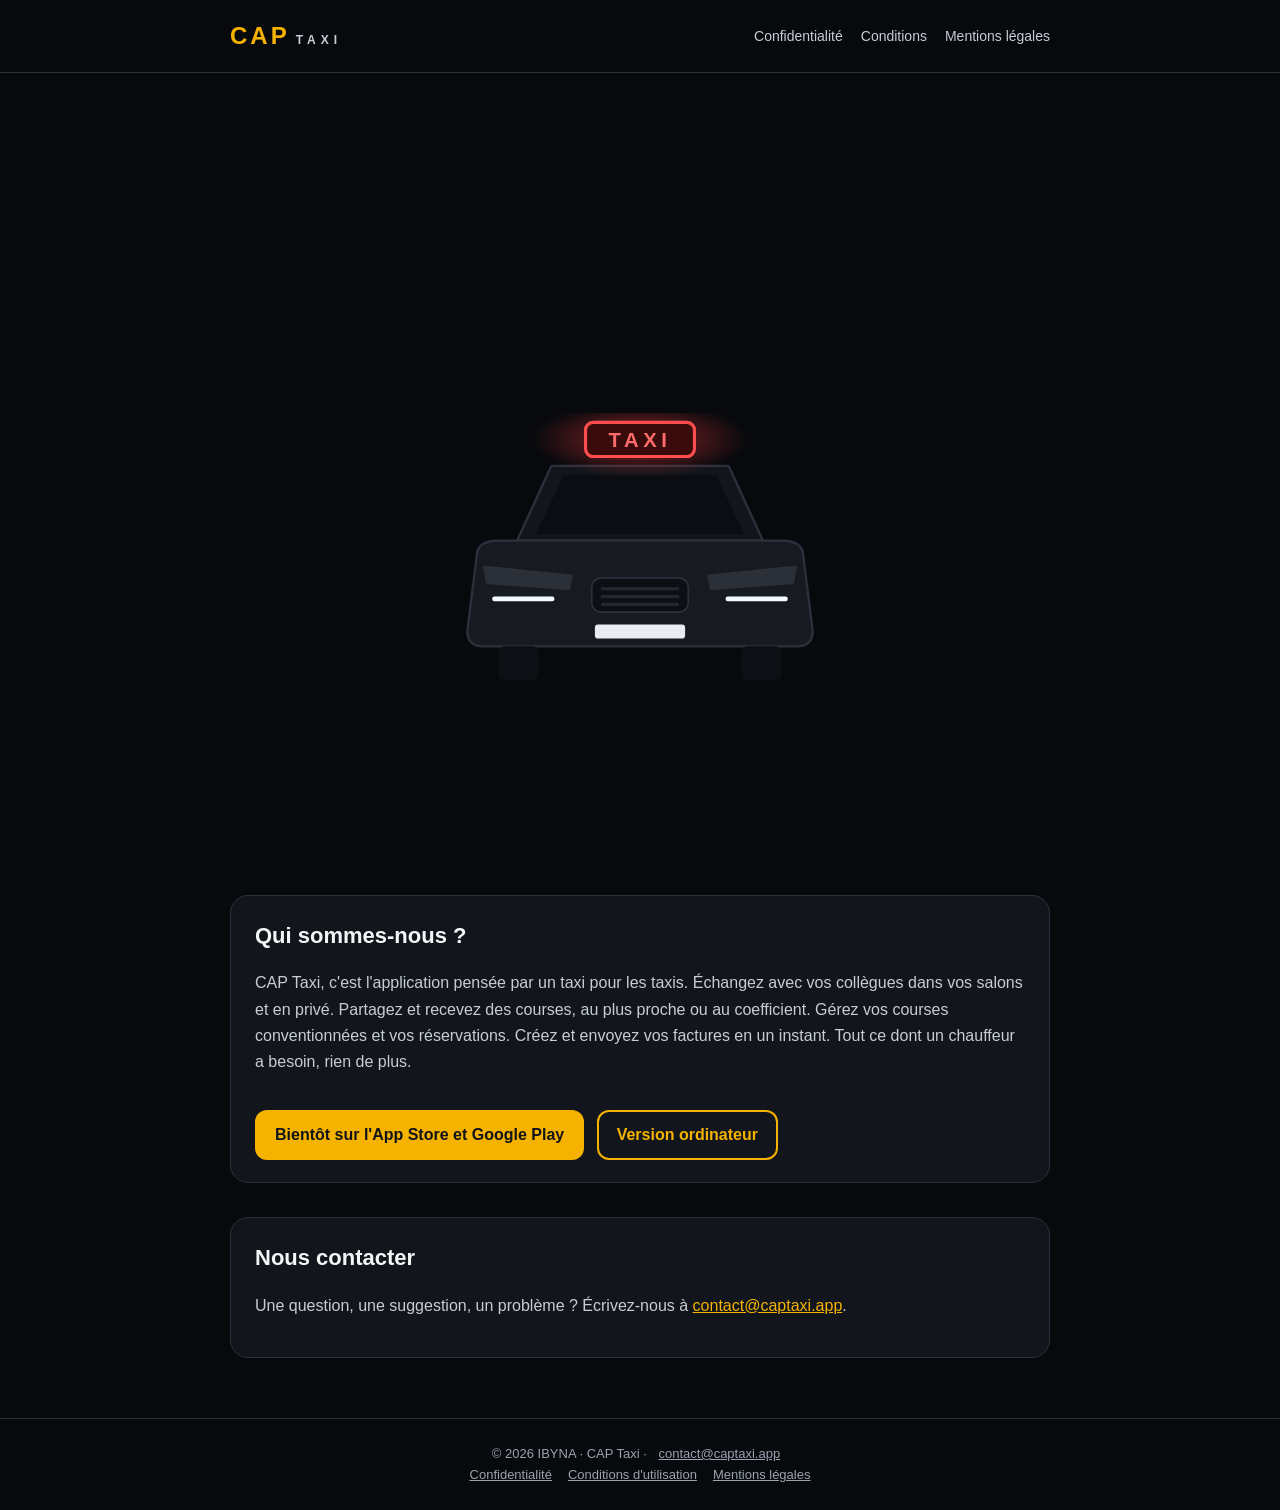
==== index.html @ f177bb6e "Site captaxi.app : présentation, pages légales, version ordinateur (/app) Co-Authored-By: Claude Opu" ====
<!DOCTYPE html>
<html lang="fr"><head><meta charset="utf-8"><meta name="viewport" content="width=device-width,initial-scale=1">
<title>CAP Taxi — Par un taxi pour les taxis</title><meta name="description" content="CAP Taxi, l'application pensée par un taxi pour les taxis : salons, courses, gestion et facturation.">
<link rel="stylesheet" href="/style.css"></head><body>
<header><div class="nav"><a class="logo" href="/">CAP<span>TAXI</span></a>
<nav><a href="/confidentialite.html">Confidentialité</a><a href="/conditions.html">Conditions</a><a href="/mentions-legales.html">Mentions légales</a></nav></div></header>
<main>
<section class="hero">
<div class="mots" id="mots" style="opacity:0;transition:opacity .7s">COURSES <i>·</i> SALONS<br>GESTION <i>·</i> FACTURATION</div>
<div id="logo" style="opacity:0;transition:opacity .7s"><div class="big">CAP</div><div class="sub">TAXI</div>
<div class="slogan">Par un taxi pour les taxis</div></div>
<svg class="voiture" viewBox="0 0 270 190" role="img" aria-label="Taxi qui allume son lumineux et ses phares">
<defs>
<radialGradient id="hr"><stop offset="0" stop-color="#FF3B3B" stop-opacity=".55"/><stop offset="1" stop-color="#FF3B3B" stop-opacity="0"/></radialGradient>
<radialGradient id="hv"><stop offset="0" stop-color="#28FF82" stop-opacity=".55"/><stop offset="1" stop-color="#28FF82" stop-opacity="0"/></radialGradient>
<radialGradient id="led"><stop offset="0" stop-color="#CFEAFF" stop-opacity=".75"/><stop offset="1" stop-color="#9FD3FF" stop-opacity="0"/></radialGradient>
<radialGradient id="sol"><stop offset="0" stop-color="#9FD3FF" stop-opacity=".3"/><stop offset="1" stop-color="#9FD3FF" stop-opacity="0"/></radialGradient>
</defs>
<rect x="100" y="6" width="70" height="22" rx="5" fill="#1a1d24" stroke="#2b313c" stroke-width="2"/><text x="135" y="22" text-anchor="middle" font-family="Arial" font-weight="900" font-size="13" letter-spacing="3" fill="#3a3f48">TAXI</text>
<path d="M78 34 L192 34 L214 82 L56 82 Z" fill="#12151b" stroke="#2b313c" stroke-width="1.5"/><path d="M86 40 L184 40 L202 78 L68 78 Z" fill="#0b0d12"/>
<path d="M30 92 Q30 82 44 82 L226 82 Q240 82 240 92 L246 140 Q246 150 236 150 L34 150 Q24 150 24 140 Z" fill="#171a21" stroke="#2b313c" stroke-width="1.5"/>
<polygon points="34,98 92,104 90,114 36,110" fill="#2a2f38"/><polygon points="236,98 178,104 180,114 234,110" fill="#2a2f38"/>
<rect x="40" y="118" width="40" height="3" rx="1.5" fill="#2a2f38"/><rect x="190" y="118" width="40" height="3" rx="1.5" fill="#2a2f38"/>
<rect x="104" y="106" width="62" height="22" rx="6" fill="#0d0f14" stroke="#2b313c"/><path d="M110 113 H160 M110 118 H160 M110 123 H160" stroke="#232831" stroke-width="2"/>
<rect x="44" y="150" width="26" height="22" rx="4" fill="#0d0f14"/><rect x="200" y="150" width="26" height="22" rx="4" fill="#0d0f14"/><rect x="106" y="136" width="58" height="9" rx="2" fill="#E9ECF1"/>
<g class="ly" id="rouge" opacity="0"><ellipse cx="135" cy="17" rx="70" ry="24" fill="url(#hr)"/><rect x="100" y="6" width="70" height="22" rx="5" fill="#3a0b0b" stroke="#FF4D4D" stroke-width="2"/><text x="135" y="22" text-anchor="middle" font-family="Arial" font-weight="900" font-size="13" letter-spacing="3" fill="#FF6B6B">TAXI</text></g>
<g class="ly" id="vert" opacity="0"><ellipse cx="135" cy="17" rx="70" ry="24" fill="url(#hv)"/><rect x="100" y="6" width="70" height="22" rx="5" fill="#06301a" stroke="#3BFF8A" stroke-width="2"/><text x="135" y="22" text-anchor="middle" font-family="Arial" font-weight="900" font-size="13" letter-spacing="3" fill="#5BFFA0">TAXI</text></g>
<g class="ly" id="jour" opacity="0"><rect x="40" y="118" width="40" height="3" rx="1.5" fill="#F2FAFF"/><rect x="190" y="118" width="40" height="3" rx="1.5" fill="#F2FAFF"/></g>
<g id="phares" opacity="0"><ellipse cx="135" cy="180" rx="135" ry="12" fill="url(#sol)"/><ellipse cx="62" cy="106" rx="44" ry="16" fill="url(#led)"/><ellipse cx="208" cy="106" rx="44" ry="16" fill="url(#led)"/><polygon points="34,98 92,104 90,114 36,110" fill="#F2FAFF"/><polygon points="236,98 178,104 180,114 234,110" fill="#F2FAFF"/></g>
</svg>
<div id="acces" style="opacity:0;transition:opacity .6s">
<a class="btn" href="/app/">Accéder à CAP sur ordinateur</a>
<p class="maj" style="margin-top:12px">Même compte que sur téléphone : votre e-mail et un code reçu par e-mail.</p>
</div>
</section>
<script>
(function(){const $=i=>document.getElementById(i),o=(i,v)=>$(i).setAttribute('opacity',v);
function ph(v,d){$('phares').style.transition='opacity '+d+'s';o('phares',v);}
[[500,()=>o('rouge',1)],[1050,()=>o('jour',1)],[1400,()=>ph(1,.35)],[1950,()=>{o('vert',1);o('rouge',0)}],
[2550,()=>ph(.15,.09)],[2640,()=>ph(1,.09)],[2810,()=>ph(.15,.09)],[2900,()=>ph(1,.09)],
[3300,()=>{$('mots').style.opacity=1;$('logo').style.opacity=1}],[3900,()=>$('acces').style.opacity=1]].forEach(([t,f])=>setTimeout(f,t));})();
</script>
<div class="card">
<h2 style="margin-top:0">Qui sommes-nous ?</h2>
<p>CAP Taxi, c'est l'application pensée par un taxi pour les taxis. Échangez avec vos collègues dans vos salons et en privé. Partagez et recevez des courses, au plus proche ou au coefficient. Gérez vos courses conventionnées et vos réservations. Créez et envoyez vos factures en un instant. Tout ce dont un chauffeur a besoin, rien de plus.</p>
<span class="soon">Bientôt sur l'App Store et Google Play</span> <a class="btn2" href="/app/">Version ordinateur</a>
</div>
<div class="card">
<h2 style="margin-top:0">Nous contacter</h2>
<p>Une question, une suggestion, un problème ? Écrivez-nous à <a href="mailto:contact@captaxi.app">contact@captaxi.app</a>.</p>
</div>
</main>
<footer>© 2026 IBYNA · CAP Taxi · <a href="mailto:contact@captaxi.app">contact@captaxi.app</a><br>
<a href="/confidentialite.html">Confidentialité</a><a href="/conditions.html">Conditions d'utilisation</a><a href="/mentions-legales.html">Mentions légales</a></footer>
</body></html>
---- style.css ----
:root{--bg:#07090D;--card:#12161C;--line:#2B313C;--text:#F4F5F7;--soft:#C7CDD6;--mute:#9AA3AF;--gold:#F5B300;--green:#3BFF8A}
*{box-sizing:border-box}
body{margin:0;background:var(--bg);color:var(--soft);font:16px/1.65 -apple-system,BlinkMacSystemFont,"Segoe UI",Roboto,Arial,sans-serif}
a{color:var(--gold)}
header{border-bottom:1px solid var(--line)}
.nav{max-width:860px;margin:0 auto;padding:16px 20px;display:flex;justify-content:space-between;align-items:center;gap:16px;flex-wrap:wrap}
.logo{color:var(--gold);font-weight:900;font-size:24px;letter-spacing:3px;text-decoration:none}
.logo span{color:var(--soft);font-size:12px;letter-spacing:5px;margin-left:6px}
.nav nav a{color:var(--soft);text-decoration:none;margin-left:18px;font-size:14px}
.nav nav a:hover{color:var(--gold)}
main{max-width:860px;margin:0 auto;padding:32px 20px 60px}
h1{color:var(--text);font-size:30px;line-height:1.25;margin:0 0 8px}
h2{color:var(--text);font-size:22px;margin:40px 0 10px}
h3{color:var(--text);font-size:17px;margin:26px 0 6px}
table{width:100%;border-collapse:collapse;margin:14px 0;font-size:14px}
th,td{border-bottom:1px solid var(--line);padding:9px 8px;text-align:left;vertical-align:top}
th{color:var(--text)}
.maj{color:var(--mute);font-size:14px}
footer{border-top:1px solid var(--line);color:var(--mute);font-size:13px;text-align:center;padding:24px 20px}
footer a{color:var(--mute);margin:0 8px}
.hero{text-align:center;padding:40px 0 10px}
.mots{color:var(--text);font-weight:900;letter-spacing:3px;font-size:15px;line-height:1.9}
.mots i{color:var(--gold);font-style:normal}
.big{color:var(--gold);font-weight:900;font-size:84px;letter-spacing:6px;line-height:1;margin-top:26px;text-shadow:0 0 26px rgba(245,179,0,.45)}
.sub{color:var(--soft);font-weight:800;letter-spacing:10px;font-size:16px}
.slogan{color:var(--text);font-weight:700;font-size:21px;margin-top:22px}
.lum-old{display:inline-block;margin-top:34px;padding:6px 18px;border:2px solid var(--green);border-radius:8px;color:var(--green);font-weight:900;letter-spacing:4px;box-shadow:0 0 22px rgba(40,255,130,.45)}
.card{background:var(--card);border:1px solid var(--line);border-radius:18px;padding:22px 24px;margin-top:34px}
.soon{display:inline-block;margin-top:18px;background:var(--gold);color:#111318;font-weight:800;border-radius:12px;padding:12px 20px}
.ly{transition:opacity .3s}
.voiture{display:block;width:min(420px,90%);margin:30px auto 10px}
.btn{display:inline-block;margin-top:22px;background:var(--gold);color:#111318;font-weight:900;font-size:18px;border-radius:16px;padding:16px 28px;text-decoration:none}
.btn2{display:inline-block;margin-top:18px;margin-left:8px;border:2px solid var(--gold);color:var(--gold);font-weight:800;border-radius:12px;padding:10px 18px;text-decoration:none}
.hero{padding-top:28px}
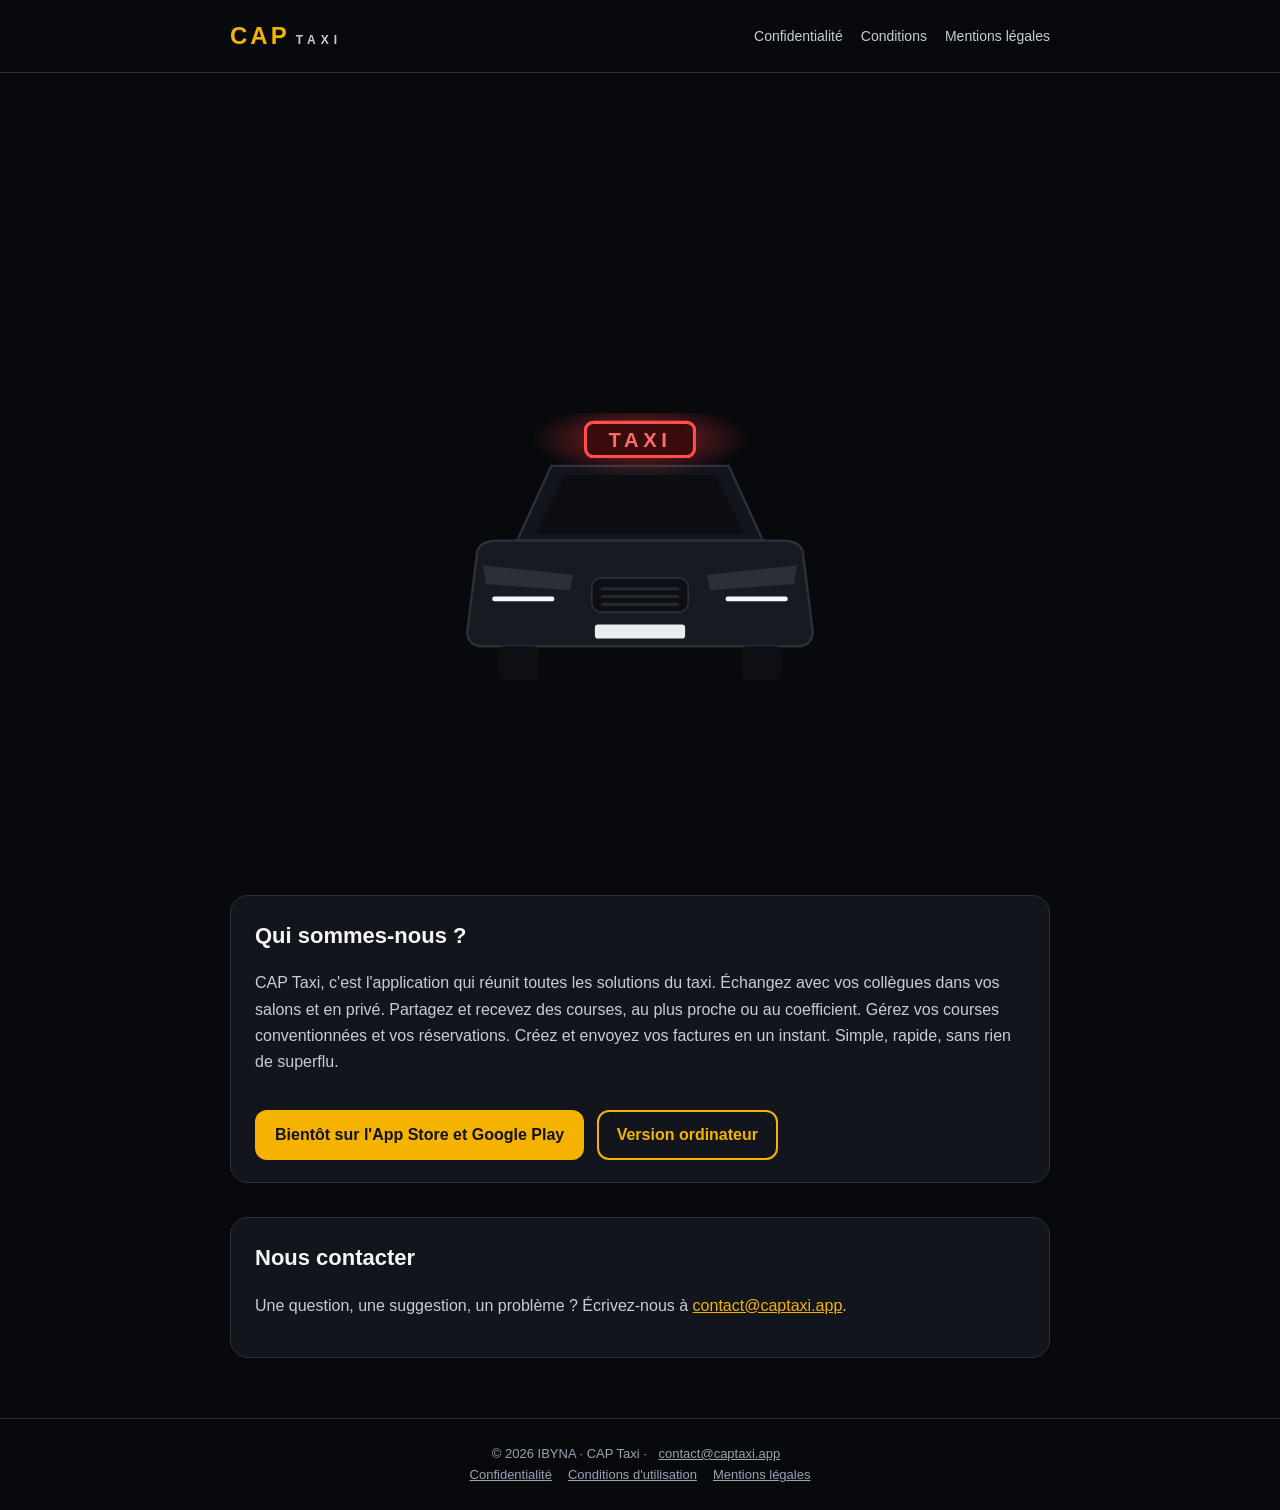
==== commit 69d09107: "Site : nouveau slogan Co-Authored-By: Claude Opus 5.5 <noreply@anthropic.com> Claude-Session: https:" ====
--- a/index.html
+++ b/index.html
@@ -1,6 +1,6 @@
 <!DOCTYPE html>
 <html lang="fr"><head><meta charset="utf-8"><meta name="viewport" content="width=device-width,initial-scale=1">
-<title>CAP Taxi — Par un taxi pour les taxis</title><meta name="description" content="CAP Taxi, l'application pensée par un taxi pour les taxis : salons, courses, gestion et facturation.">
+<title>CAP Taxi — Toutes vos solutions dans une application</title><meta name="description" content="CAP Taxi, l'application qui réunit toutes les solutions du taxi : salons, courses, gestion et facturation.">
 <link rel="stylesheet" href="/style.css"></head><body>
 <header><div class="nav"><a class="logo" href="/">CAP<span>TAXI</span></a>
 <nav><a href="/confidentialite.html">Confidentialité</a><a href="/conditions.html">Conditions</a><a href="/mentions-legales.html">Mentions légales</a></nav></div></header>
@@ -8,7 +8,7 @@
 <section class="hero">
 <div class="mots" id="mots" style="opacity:0;transition:opacity .7s">COURSES <i>·</i> SALONS<br>GESTION <i>·</i> FACTURATION</div>
 <div id="logo" style="opacity:0;transition:opacity .7s"><div class="big">CAP</div><div class="sub">TAXI</div>
-<div class="slogan">Par un taxi pour les taxis</div></div>
+<div class="slogan">Toutes vos solutions dans une application</div></div>
 <svg class="voiture" viewBox="0 0 270 190" role="img" aria-label="Taxi qui allume son lumineux et ses phares">
 <defs>
 <radialGradient id="hr"><stop offset="0" stop-color="#FF3B3B" stop-opacity=".55"/><stop offset="1" stop-color="#FF3B3B" stop-opacity="0"/></radialGradient>
@@ -42,7 +42,7 @@
 </script>
 <div class="card">
 <h2 style="margin-top:0">Qui sommes-nous ?</h2>
-<p>CAP Taxi, c'est l'application pensée par un taxi pour les taxis. Échangez avec vos collègues dans vos salons et en privé. Partagez et recevez des courses, au plus proche ou au coefficient. Gérez vos courses conventionnées et vos réservations. Créez et envoyez vos factures en un instant. Tout ce dont un chauffeur a besoin, rien de plus.</p>
+<p>CAP Taxi, c'est l'application qui réunit toutes les solutions du taxi. Échangez avec vos collègues dans vos salons et en privé. Partagez et recevez des courses, au plus proche ou au coefficient. Gérez vos courses conventionnées et vos réservations. Créez et envoyez vos factures en un instant. Simple, rapide, sans rien de superflu.</p>
 <span class="soon">Bientôt sur l'App Store et Google Play</span> <a class="btn2" href="/app/">Version ordinateur</a>
 </div>
 <div class="card">
